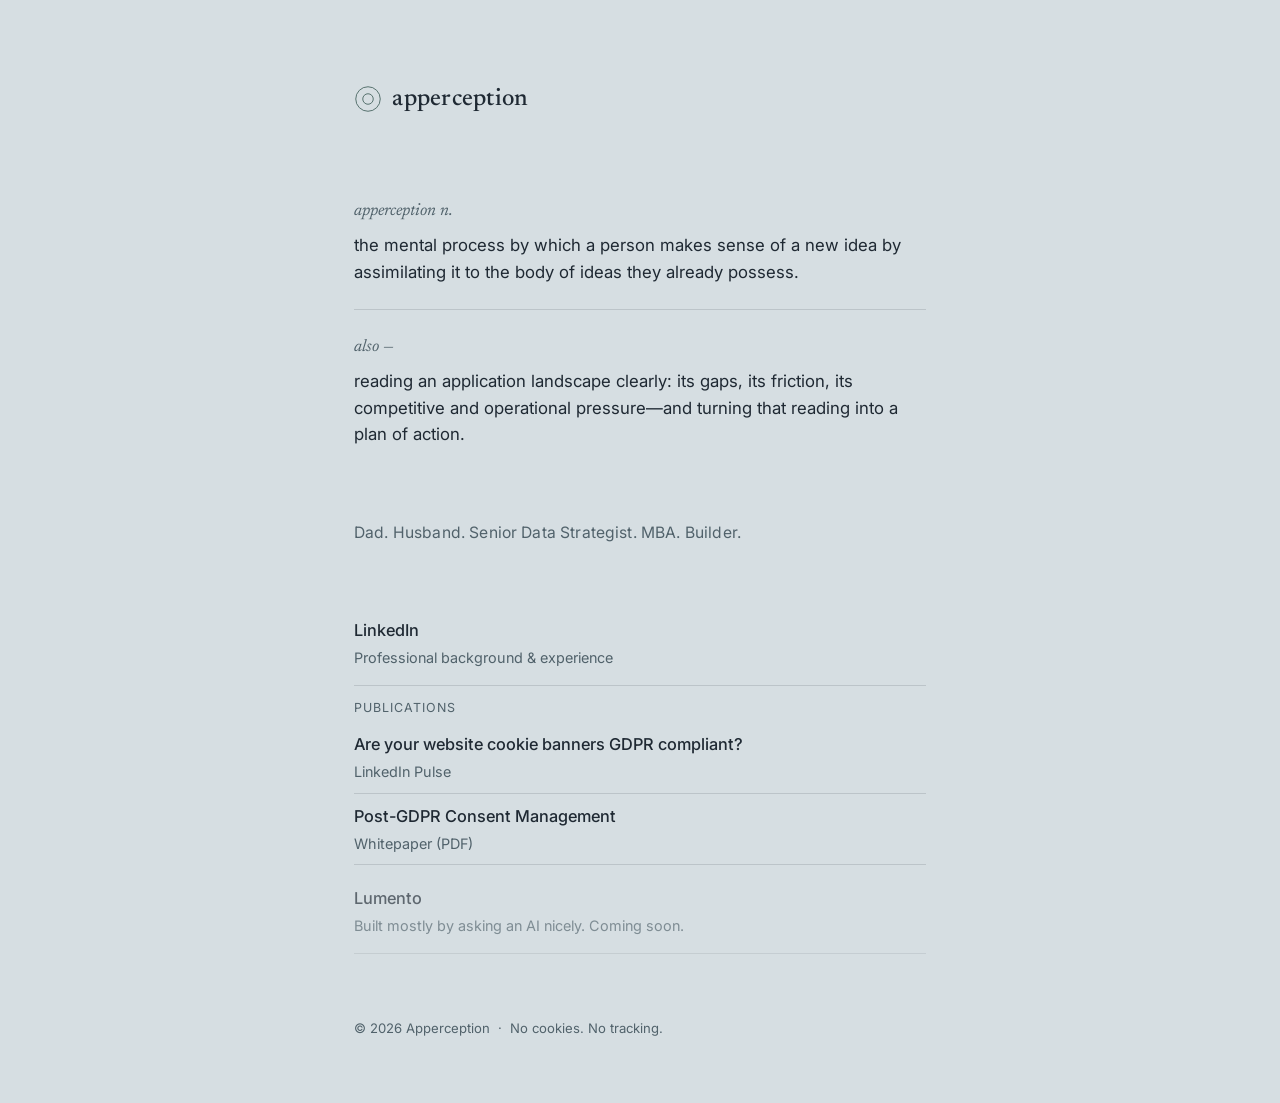
==== index.html @ 2b46caeb "a decent start" ====
<!doctype html>
<html lang="en">
<head>
<meta charset="utf-8">
<meta name="viewport" content="width=device-width, initial-scale=1">
<title>Apperception</title>
<meta name="description" content="Apperception — reading an application landscape clearly, and turning that reading into a plan of action.">
<link rel="icon" href="assets/favicon.svg" type="image/svg+xml">
<link rel="preconnect" href="https://fonts.bunny.net">
<link href="https://fonts.bunny.net/css?family=newsreader:400,500,600i|inter:400,500,600" rel="stylesheet">
<link rel="stylesheet" href="assets/style.css">
</head>
<body>

<main class="page">

  <header class="mark">
    <svg class="mark-glyph" viewBox="0 0 48 48" aria-hidden="true">
      <circle cx="24" cy="24" r="21" fill="none" stroke="currentColor" stroke-width="1.4"/>
      <circle cx="24" cy="24" r="9" fill="none" stroke="currentColor" stroke-width="1.4"/>
    </svg>
    <span class="mark-word">apperception</span>
  </header>

  <section class="definitions">
    <div class="entry">
      <p class="pos"><span class="term">apperception</span> <em>n.</em></p>
      <p class="def">the mental process by which a person makes sense of a new idea by assimilating it to the body of ideas they already possess.</p>
    </div>
    <div class="entry entry-alt">
      <p class="pos"><em>also —</em></p>
      <p class="def">reading an application landscape clearly: its gaps, its friction, its competitive and operational pressure—and turning that reading into a plan of action.</p>
    </div>
  </section>

  <section class="focus">
    <p>Dad.  Husband.  Senior Data Strategist.  MBA.  Builder.</p>
  </section>

  <nav class="links" aria-label="Elsewhere">

    <a class="link-row" href="https://www.linkedin.com/in/apperception" target="_blank" rel="noopener">
      <span class="link-title">LinkedIn</span>
      <span class="link-desc">Professional background &amp; experience</span>
    </a>

    <div class="link-group">
      <span class="link-group-title">Publications</span>
      <a class="link-row sub" href="https://www.linkedin.com/pulse/your-website-cookie-banners-gdpr-compliant-greg-herman/" target="_blank" rel="noopener">
        <span class="link-title">Are your website cookie banners GDPR compliant?</span>
        <span class="link-desc">LinkedIn Pulse</span>
      </a>
      <a class="link-row sub" href="publications/1620914871915.pdf" target="_blank" rel="noopener">
        <span class="link-title">Post-GDPR Consent Management</span>
        <span class="link-desc">Whitepaper (PDF)</span>
      </a>
    </div>

    <div class="link-row soon">
      <span class="link-title">Lumento</span>
      <span class="link-desc">Built mostly by asking an AI nicely. Coming soon.</span>
    </div>

  </nav>

  <footer class="foot">
    <p>&copy; 2026 Apperception &nbsp;·&nbsp; No cookies. No tracking.</p>
  </footer>

</main>

</body>
</html>
---- assets/style.css ----
:root {
  --bg: #d6dee2;
  --bg-alt: #c7d1d5;
  --ink: #1f2933;
  --muted: #51626b;
  --line: rgba(31, 41, 51, 0.14);
  --accent: #3c5a55;
  --accent-ink: #2a3f3b;

  --serif: "Newsreader", Georgia, serif;
  --sans: "Inter", -apple-system, BlinkMacSystemFont, "Segoe UI", sans-serif;

  color-scheme: light dark;
}

@media (prefers-color-scheme: dark) {
  :root {
    --bg: #16181a;
    --bg-alt: #1e2123;
    --ink: #e7e5df;
    --muted: #9a988f;
    --line: rgba(231, 229, 223, 0.14);
    --accent: #7fa89f;
    --accent-ink: #9dc0b7;
  }
}

* { box-sizing: border-box; }

html, body {
  margin: 0;
  padding: 0;
}

body {
  background: var(--bg);
  color: var(--ink);
  font-family: var(--sans);
  font-size: 17px;
  line-height: 1.6;
  -webkit-font-smoothing: antialiased;
}

.page {
  max-width: 620px;
  margin: 0 auto;
  padding: 5rem 1.5rem 4rem;
}

/* mark */

.mark {
  display: flex;
  align-items: center;
  gap: 0.65rem;
  margin-bottom: 3.5rem;
}

.mark-glyph {
  width: 28px;
  height: 28px;
  color: var(--accent);
  flex: none;
}

.mark-word {
  font-family: var(--serif);
  font-weight: 500;
  font-size: 1.5rem;
  letter-spacing: 0.01em;
  color: var(--ink);
}

/* definitions */

.definitions {
  margin-bottom: 3rem;
}

.entry {
  padding: 1.5rem 0;
  border-bottom: 1px solid var(--line);
}

.entry-alt {
  border-bottom: none;
}

.pos {
  margin: 0 0 0.4rem;
  font-family: var(--serif);
  font-size: 1.05rem;
  color: var(--muted);
}

.pos .term {
  font-style: italic;
}

.def {
  margin: 0;
  font-size: 1.05rem;
  color: var(--ink);
  max-width: 54ch;
}

/* focus line */

.focus {
  margin-bottom: 3.5rem;
}

.focus p {
  margin: 0;
  color: var(--muted);
  font-size: 0.98rem;
  letter-spacing: 0.01em;
}

/* links */

.links {
  display: flex;
  flex-direction: column;
  gap: 0.25rem;
  margin-bottom: 4rem;
}

.link-row {
  display: flex;
  flex-direction: column;
  gap: 0.15rem;
  padding: 1rem 0;
  border-bottom: 1px solid var(--line);
  text-decoration: none;
  color: inherit;
  transition: opacity 0.15s ease;
}

a.link-row:hover .link-title,
a.link-row:focus-visible .link-title {
  color: var(--accent-ink);
}

.link-title {
  font-size: 1.02rem;
  font-weight: 500;
  color: var(--ink);
}

.link-desc {
  font-size: 0.9rem;
  color: var(--muted);
}

.link-group {
  border-bottom: 1px solid var(--line);
  padding-top: 0.5rem;
}

.link-group-title {
  display: block;
  font-size: 0.78rem;
  text-transform: uppercase;
  letter-spacing: 0.08em;
  color: var(--muted);
  margin-bottom: 0.25rem;
}

.link-row.sub {
  padding-left: 0;
  border-bottom: none;
  padding-top: 0.6rem;
  padding-bottom: 0.6rem;
}

.link-row.sub + .link-row.sub {
  border-top: 1px solid var(--line);
}

.link-row.soon {
  opacity: 0.65;
}

.link-row.soon .link-title::after {
  content: "";
}

/* footer */

.foot {
  color: var(--muted);
  font-size: 0.82rem;
}

.foot p {
  margin: 0;
}

@media (max-width: 480px) {
  .page {
    padding: 3.5rem 1.25rem 3rem;
  }
  .mark-word {
    font-size: 1.35rem;
  }
}
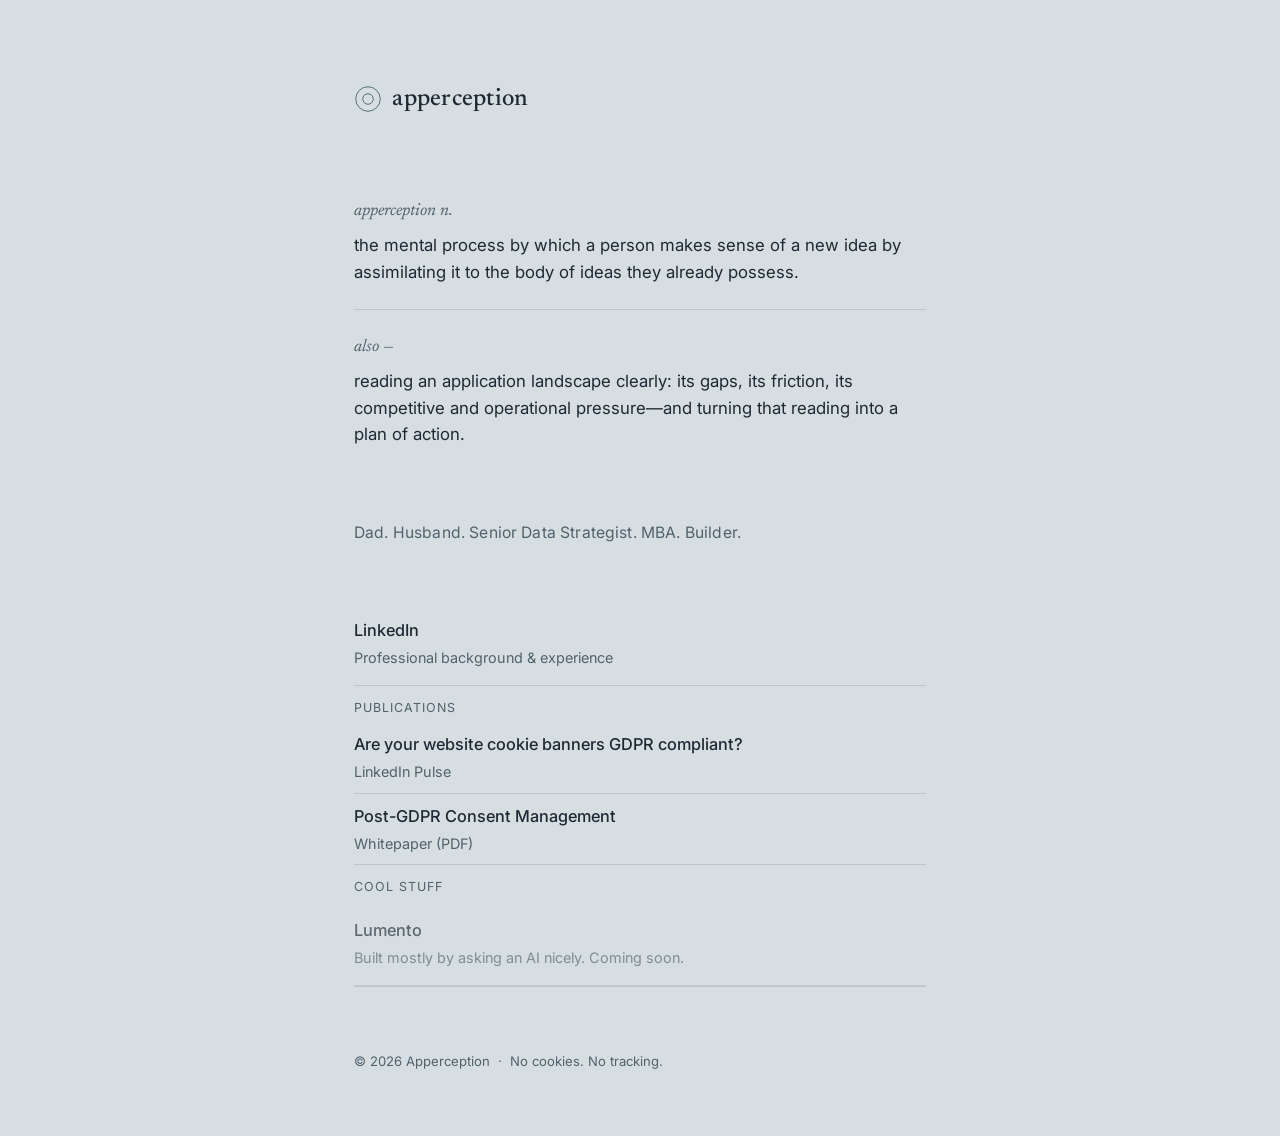
==== commit 14e21b5d: "link to lumento" ====
--- a/index.html
+++ b/index.html
@@ -56,9 +56,12 @@
       </a>
     </div>
 
-    <div class="link-row soon">
-      <span class="link-title">Lumento</span>
-      <span class="link-desc">Built mostly by asking an AI nicely. Coming soon.</span>
+    <div class="link-group">
+      <span class="link-group-title">Cool Stuff</span>
+      <a class="link-row soon" href="https://lumento.one">
+        <span class="link-title">Lumento</span>
+        <span class="link-desc">Built mostly by asking an AI nicely. Coming soon.</span>
+      </a>
     </div>
 
   </nav>
